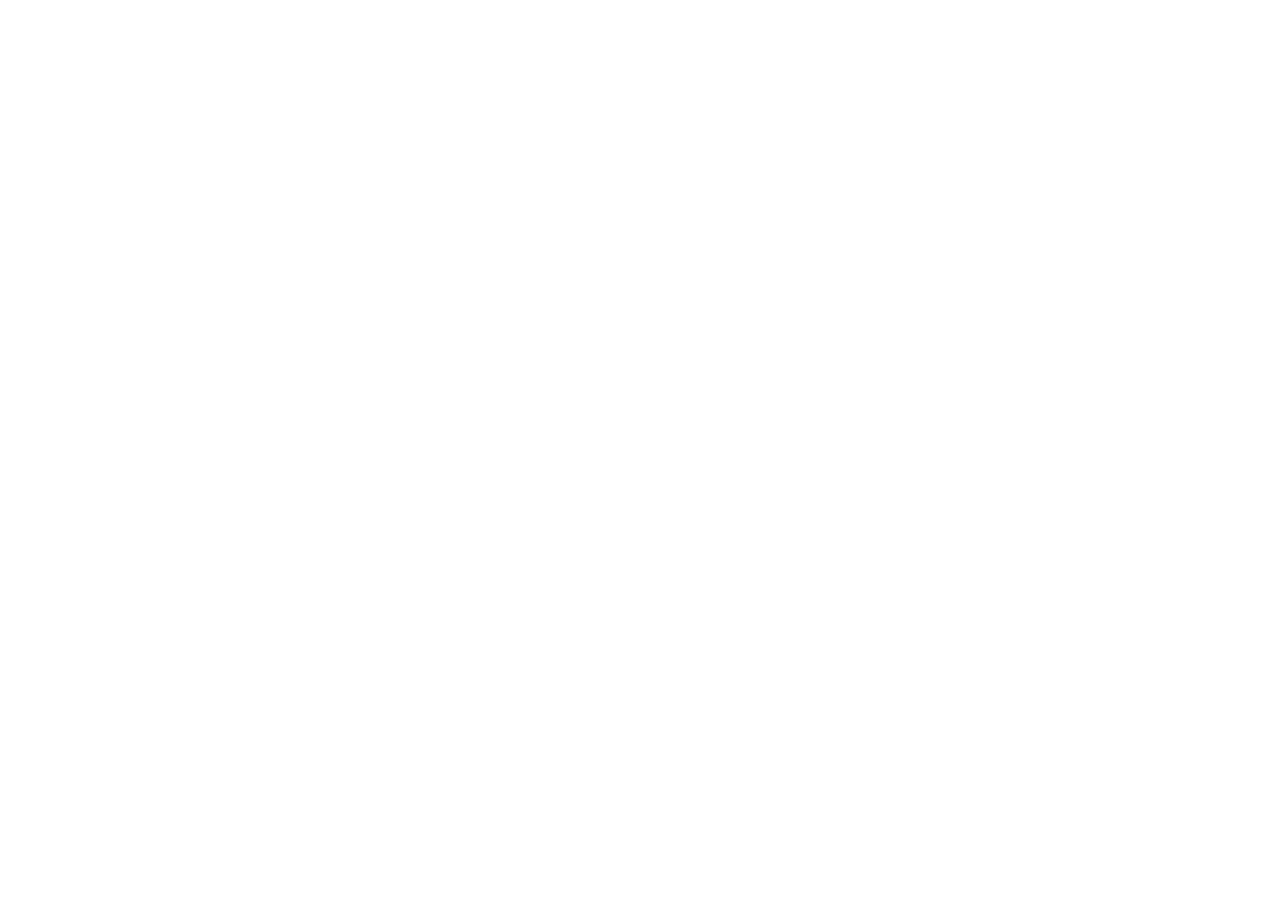
==== kontak_os.html @ f462897d "Create kontak_os.html" ====
<!DOCTYPE html>
<html lang="en">
<head>
    <meta charset="UTF-8">
    <meta http-equiv="X-UA-Compatible" content="IE=edge">
    <meta name="viewport" content="width=device-width, initial-scale=1.0">
    <title>Kontakt os</title>
</head>
<body>
    
</body>
</html>
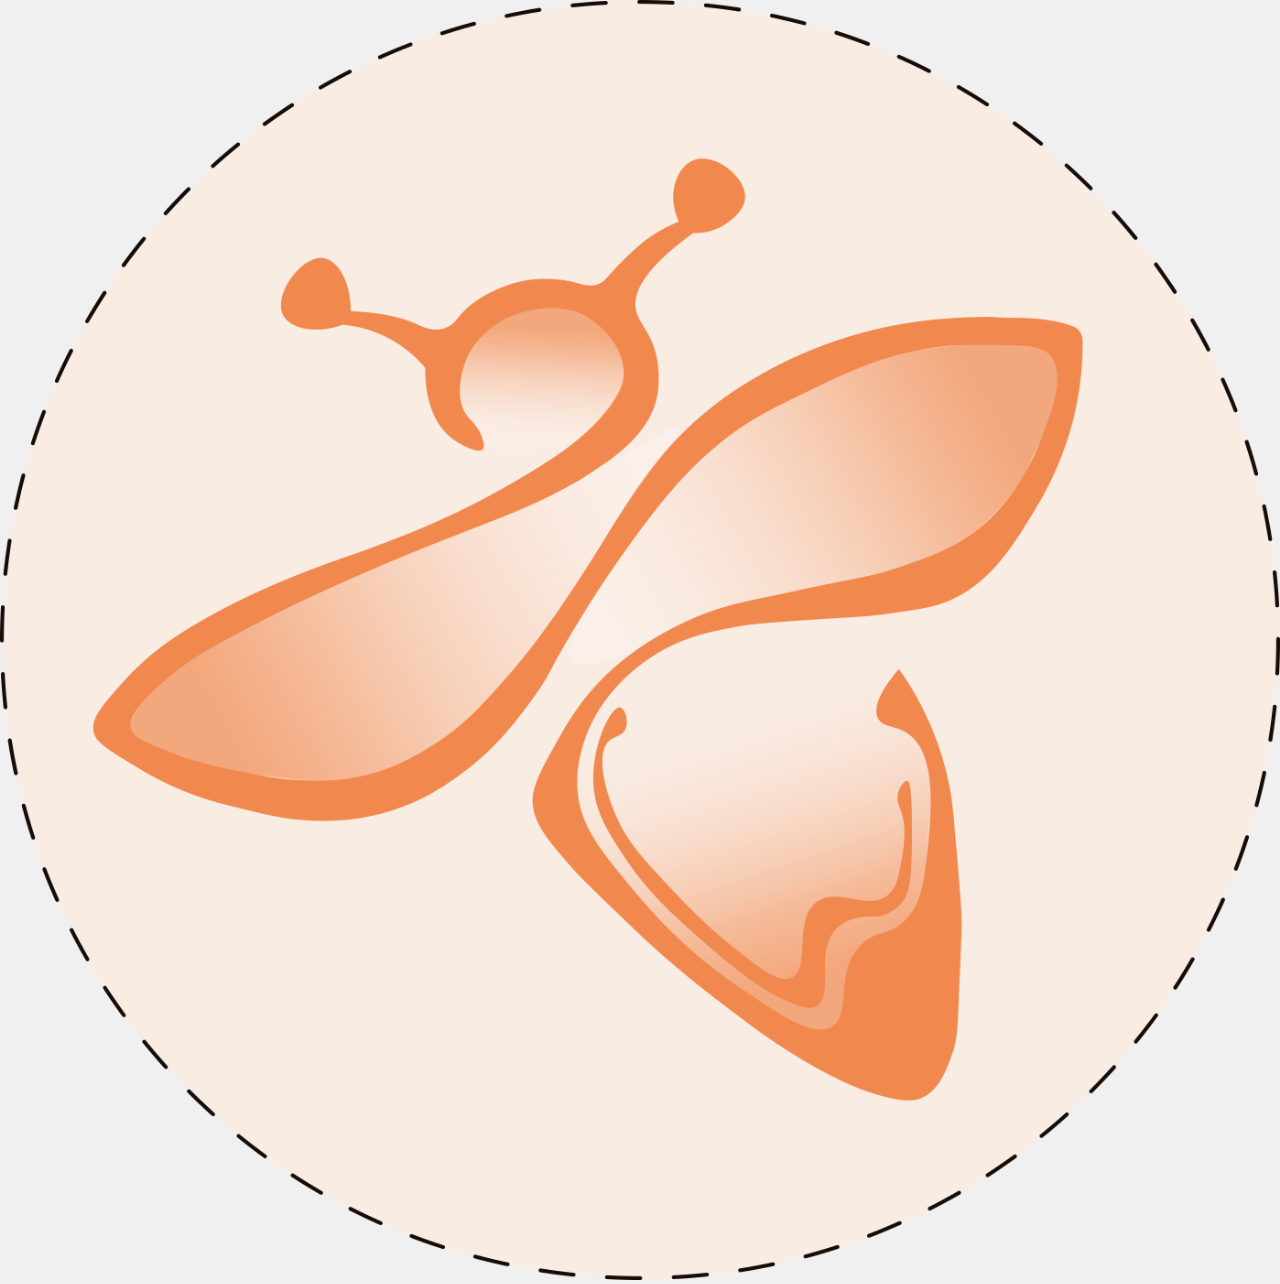
==== commit d3ae077a: "Update kontak_os.html" ====
--- a/kontak_os.html
+++ b/kontak_os.html
@@ -4,9 +4,25 @@
     <meta charset="UTF-8">
     <meta http-equiv="X-UA-Compatible" content="IE=edge">
     <meta name="viewport" content="width=device-width, initial-scale=1.0">
+    <link rel="stylesheet" href="style/style.css">
     <title>Kontakt os</title>
 </head>
 <body>
-    
+    <div class="container">
+        <!-- Her begynder vores navigation -->
+
+        <!-- Her begynder vores mobil navigation -->
+        <header>
+            <nav class="mobile-nav">
+                <a class="logo" href="#"><img src="img/beelogo.png" alt="logo"></a>
+                <!-- Burgernav -->
+                <i></i>
+
+            </nav>  
+
+            <main>
+
+            </main>
+        </header>  
 </body>
 </html>--- a/style/style.css
+++ b/style/style.css
@@ -0,0 +1,20 @@
+body {
+  margin: 0;
+  box-sizing: border-box;
+  font-family: "Segoe UI", Tahoma, Geneva, Verdana, sans-serif;
+  background-color: #f0f0f0;
+}
+body p {
+  font-size: 16px;
+  color: #F28B50;
+  line-height: 1.5;
+}
+body h1, body h2, body h3, body h4, body h5, body h6 {
+  font-weight: 600;
+  color: #F28B50;
+}
+
+img {
+  width: 100%;
+  height: auto;
+}/*# sourceMappingURL=style.css.map */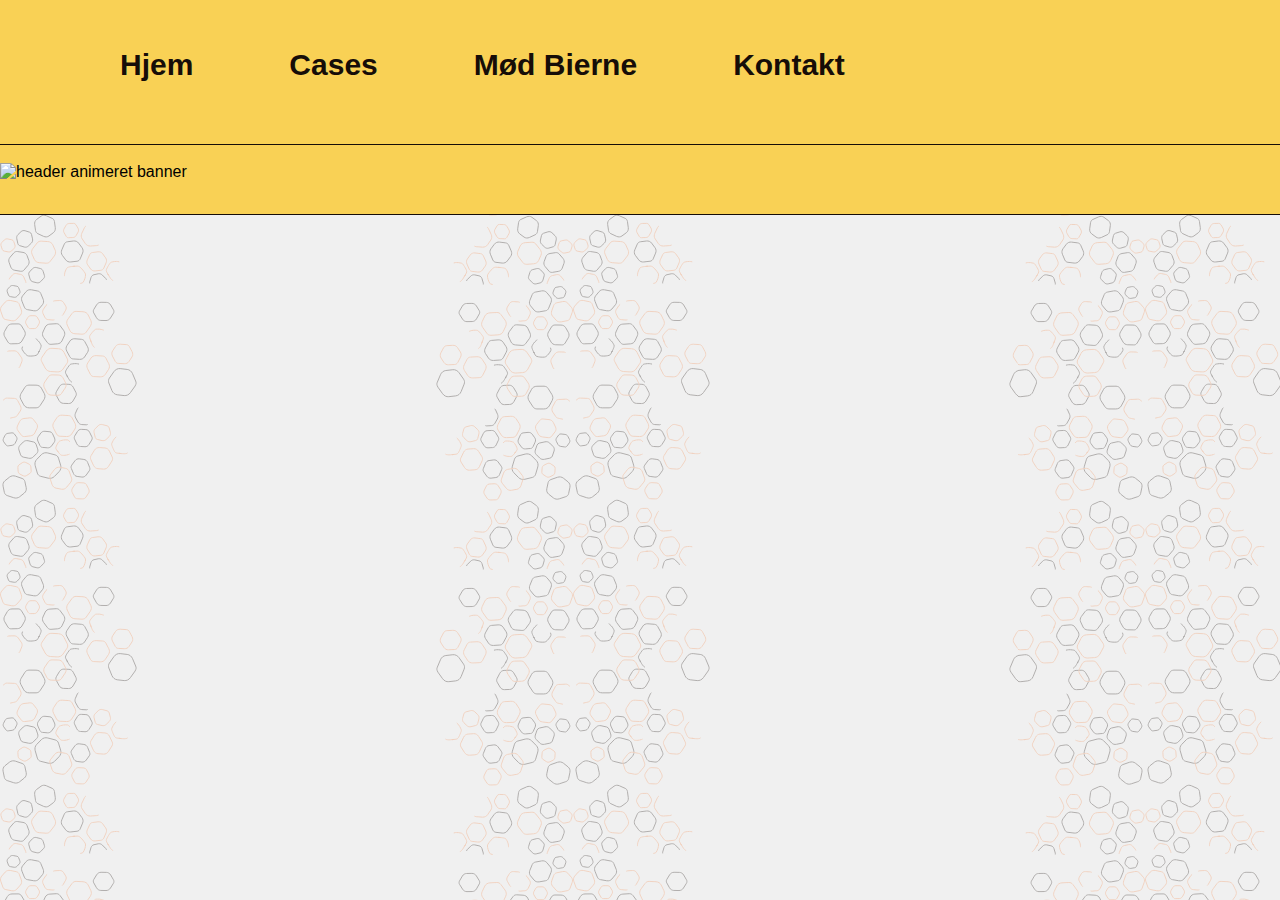
==== commit 210fd6d7: "ændringer/rod" ====
--- a/kontak_os.html
+++ b/kontak_os.html
@@ -8,21 +8,44 @@
     <title>Kontakt os</title>
 </head>
 <body>
-    <div class="container">
-        <!-- Her begynder vores navigation -->
 
-        <!-- Her begynder vores mobil navigation -->
+<div class="container">
+    <!-- Navigation -->
         <header>
+            <!-- Mobil navigation -->
             <nav class="mobile-nav">
-                <a class="logo" href="#"><img src="img/beelogo.png" alt="logo"></a>
+                <a class="logo" href="#"><img src="img/Bee Media logo.svg" alt="logo"></a>
                 <!-- Burgernav -->
-                <i></i>
+                <i class="fa-solid fa-bars"></i>
+            </nav>
+ 
+            <!-- Desktop navigation -->
+ 
+            <nav class="desktop-nav">
+                <ul>
+                    <li><a href="index.html">Hjem</a></li>
+                    <li><a href="#">Cases</a></li>
+                    <li><a href="#">Mød Bierne</a></li>
+                    <li><a href="#">Kontakt</a></li>
+                </ul>
+ 
+            </nav>
+        </header>
 
-            </nav>  
+<header class="header-animeretbanner">
+    <img class="gif-banner-mobil" src="img/kontakt os mobile_1.gif" alt="header animeret banner">
+    <img class="gif-banner-desktop" src="#" alt="header animeret banner">
+</header>
 
-            <main>
+        
+<main>
 
-            </main>
-        </header>  
+                
+
+
+</main>
+         
+
+
 </body>
 </html>--- a/style/style.css
+++ b/style/style.css
@@ -3,18 +3,220 @@
   box-sizing: border-box;
   font-family: "Segoe UI", Tahoma, Geneva, Verdana, sans-serif;
   background-color: #f0f0f0;
-}
-body p {
-  font-size: 16px;
-  color: #F28B50;
-  line-height: 1.5;
+  background-image: url(/img/HoneycombBGopac.svg);
+  background-repeat: repeat;
+  background-size: content;
 }
 body h1, body h2, body h3, body h4, body h5, body h6 {
   font-weight: 600;
   color: #F28B50;
 }
+body p {
+  font-size: 25px;
+  color: #F28B50;
+  line-height: 1.5;
+}
 
 img {
   width: 100%;
   height: auto;
+}
+
+.container {
+  display: grid;
+  grid-template-columns: 1fr 2fr 2fr 1fr;
+  grid-auto-rows: minmax(70px, auto);
+}
+
+header {
+  grid-column: 1/5;
+  display: flex;
+  justify-content: space-between;
+  align-items: center;
+  background-color: #F9D155;
+  border-bottom: 0.2px solid #160D08;
+}
+
+nav {
+  color: #F28B50;
+  height: 5em;
+  padding: 2em;
+  display: flex;
+  justify-content: space-between;
+  align-items: center;
+}
+nav .mobile-nav {
+  display: inline-block;
+}
+nav .mobile-nav .logo {
+  width: 100px;
+  height: auto;
+  position: absolute;
+}
+
+.fa-bars {
+  color: #160D08;
+  font-size: 70px;
+}
+
+.desktop-nav {
+  display: none;
+}
+
+.gif-banner-mobil {
+  position: relative;
+  margin-bottom: 1em;
+  max-width: 100%;
+}
+
+.gif-banner-desktop {
+  display: none;
+}
+
+main {
+  display: flex-start;
+  flex-direction: column;
+}
+
+/*Section A*/
+.section-a {
+  min-height: 100vh;
+  width: 100%;
+}
+
+.container-a {
+  background-color: white;
+  border-color: 4px solid #160D08;
+  height: auto;
+  max-width: 500px;
+  margin: 20px;
+  padding: 0.8em;
+}
+
+.text {
+  position: block;
+  padding: 1em;
+  margin: 2em auto;
+  word-wrap: break-word;
+}
+.text h1 {
+  font-size: 40px;
+}
+.text .btn {
+  position: absolute;
+  background-color: #f0f0f0;
+  padding: 1em 1em;
+  border-radius: 18px;
+  border: 4px solid #C96BA0;
+  color: #160D08;
+  text-decoration: none;
+  text-align: center;
+}
+
+.icon-area-a {
+  position: relative;
+  margin-top: 50px;
+  margin-bottom: 5px;
+  display: flex;
+  flex-direction: column;
+}
+
+.icon-area-b {
+  position: relative;
+  margin-top: 2px;
+  margin-bottom: 20px;
+  display: flex;
+  flex-direction: column;
+}
+
+.graphic-icon, .branding-icon, .some-icon, .webdesign-icon {
+  text-decoration: none;
+  color: #F28B50;
+  text-align: center;
+  font-weight: 600;
+  font-size: 30px;
+  font-family: "Roboto Slab", serif;
+}
+
+.container-a img {
+  height: 250px;
+  width: auto;
+  margin: 0 auto;
+  padding: 0.8em;
+  display: block;
+}
+
+/*Section B*/
+.section-b {
+  min-height: 100vh;
+  width: 100%;
+  display: grid;
+  grid-column: 1/5;
+  display: flex;
+  justify-content: center;
+  align-items: center;
+}
+.section-b .banner-udrag-projekt img {
+  position: relative;
+  max-width: 100%;
+  margin-top: 0;
+  grid-column: 1/5;
+  border-bottom: 1px solid #160D08;
+}
+.section-b .section-b-billede {
+  width: 300px;
+  height: auto;
+  display: flex;
+  flex-direction: column;
+}
+.section-b .read-about-case {
+  background-color: white;
+  border-color: 4px solid #160D08;
+  height: 240px;
+  max-width: 300px;
+  margin-top: 5px;
+  display: flex;
+  flex-direction: column;
+}
+
+/*Section C*/
+/*Footer*/
+.footer {
+  display: flex;
+  flex-direction: column;
+}
+
+/*Footer bund*/
+/*Media Query*/
+@media (min-width: 1024px) {
+  .mobile-nav {
+    display: none;
+  }
+  .logo {
+    width: 70px;
+    height: auto;
+  }
+  .fa-bars {
+    display: none;
+  }
+  .desktop-nav {
+    display: inline-block;
+  }
+  .desktop-nav ul {
+    display: flex;
+    justify-content: space-between;
+    align-items: start;
+    list-style-type: none;
+  }
+  .desktop-nav li a {
+    color: #160D08;
+    padding: 0.8em;
+    margin: 0.8em;
+    font-size: 30px;
+    font-weight: 600;
+    text-decoration: none;
+  }
+  .desktop-nav ul a:hover {
+    color: #C96BA0;
+  }
 }/*# sourceMappingURL=style.css.map */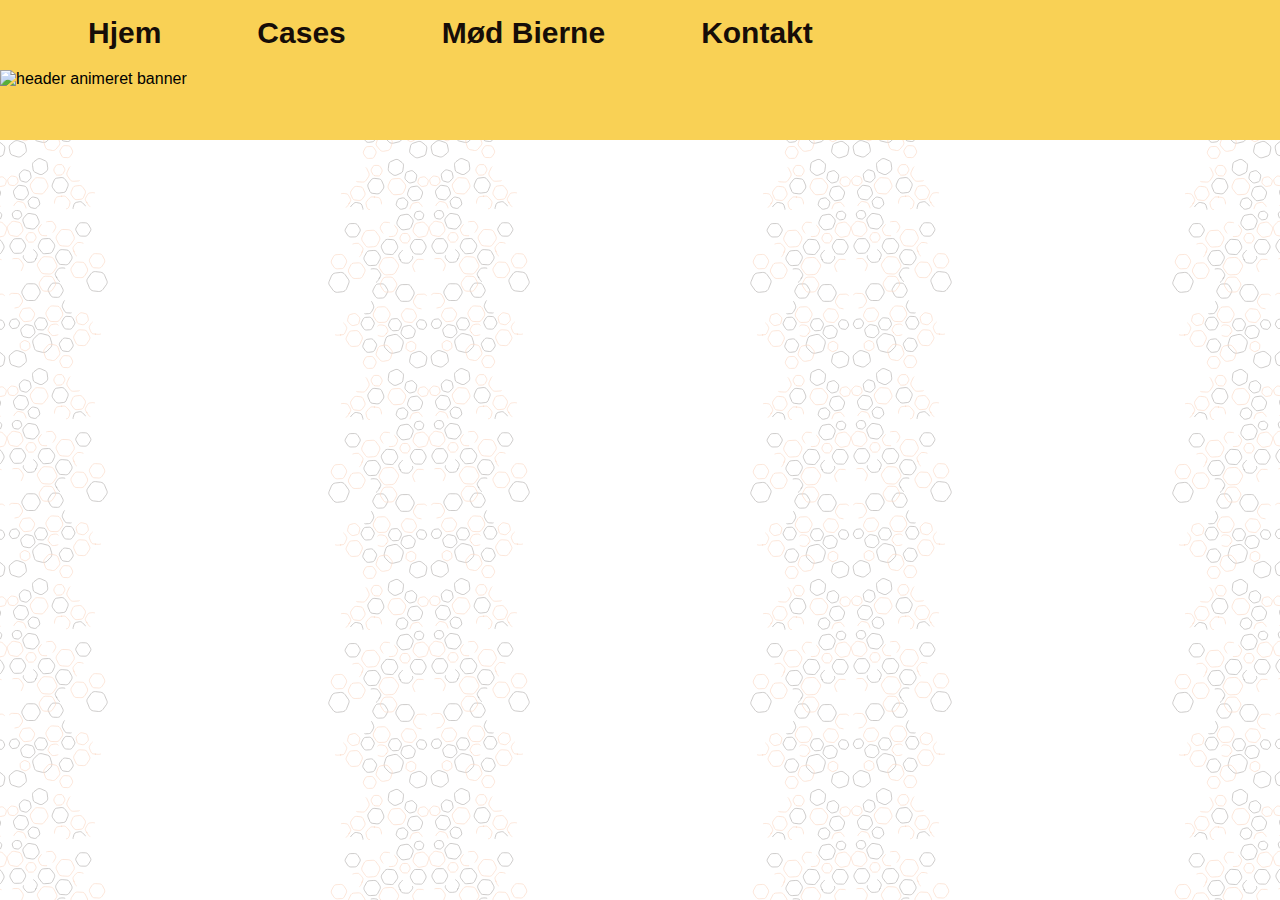
==== commit b1138c42: "ingen ændringer" ====
--- a/kontak_os.html
+++ b/kontak_os.html
@@ -18,6 +18,7 @@
                 <!-- Burgernav -->
                 <i class="fa-solid fa-bars"></i>
             </nav>
+            
  
             <!-- Desktop navigation -->
  
--- a/style/style.css
+++ b/style/style.css
@@ -2,10 +2,10 @@
   margin: 0;
   box-sizing: border-box;
   font-family: "Segoe UI", Tahoma, Geneva, Verdana, sans-serif;
-  background-color: #f0f0f0;
-  background-image: url(/img/HoneycombBGopac.svg);
+  background-image: url(../img/HoneycombBGopac.svg);
   background-repeat: repeat;
-  background-size: content;
+  background-size: contain;
+  background-position: center;
 }
 body h1, body h2, body h3, body h4, body h5, body h6 {
   font-weight: 600;
@@ -24,39 +24,40 @@
 
 .container {
   display: grid;
-  grid-template-columns: 1fr 2fr 2fr 1fr;
+  grid-template-columns: repeat(4, 2fr);
   grid-auto-rows: minmax(70px, auto);
 }
 
 header {
   grid-column: 1/5;
-  display: flex;
-  justify-content: space-between;
-  align-items: center;
   background-color: #F9D155;
-  border-bottom: 0.2px solid #160D08;
-}
-
-nav {
-  color: #F28B50;
-  height: 5em;
-  padding: 2em;
-  display: flex;
-  justify-content: space-between;
-  align-items: center;
-}
-nav .mobile-nav {
+}
+
+.box-1 {
+  border: solid, 5px;
+}
+
+.mobile-nav {
+  height: 10%;
+  padding: 15%;
   display: inline-block;
-}
-nav .mobile-nav .logo {
-  width: 100px;
-  height: auto;
+  border: solid, 1px;
+}
+
+.logo {
+  display: flex;
+  justify-content: center;
   position: absolute;
+  top: 10px;
+  z-index: 1;
+  width: 180px;
+  height: auto;
 }
 
 .fa-bars {
   color: #160D08;
-  font-size: 70px;
+  font-size: 60px;
+  text-align: right;
 }
 
 .desktop-nav {
@@ -74,8 +75,7 @@
 }
 
 main {
-  display: flex-start;
-  flex-direction: column;
+  grid-column: 1/5;
 }
 
 /*Section A*/
@@ -102,7 +102,8 @@
 .text h1 {
   font-size: 40px;
 }
-.text .btn {
+
+.btn {
   position: absolute;
   background-color: #f0f0f0;
   padding: 1em 1em;
@@ -149,7 +150,7 @@
 /*Section B*/
 .section-b {
   min-height: 100vh;
-  width: 100%;
+  width: 80%;
   display: grid;
   grid-column: 1/5;
   display: flex;
@@ -181,9 +182,8 @@
 
 /*Section C*/
 /*Footer*/
-.footer {
-  display: flex;
-  flex-direction: column;
+footer {
+  grid-column: 1/5;
 }
 
 /*Footer bund*/
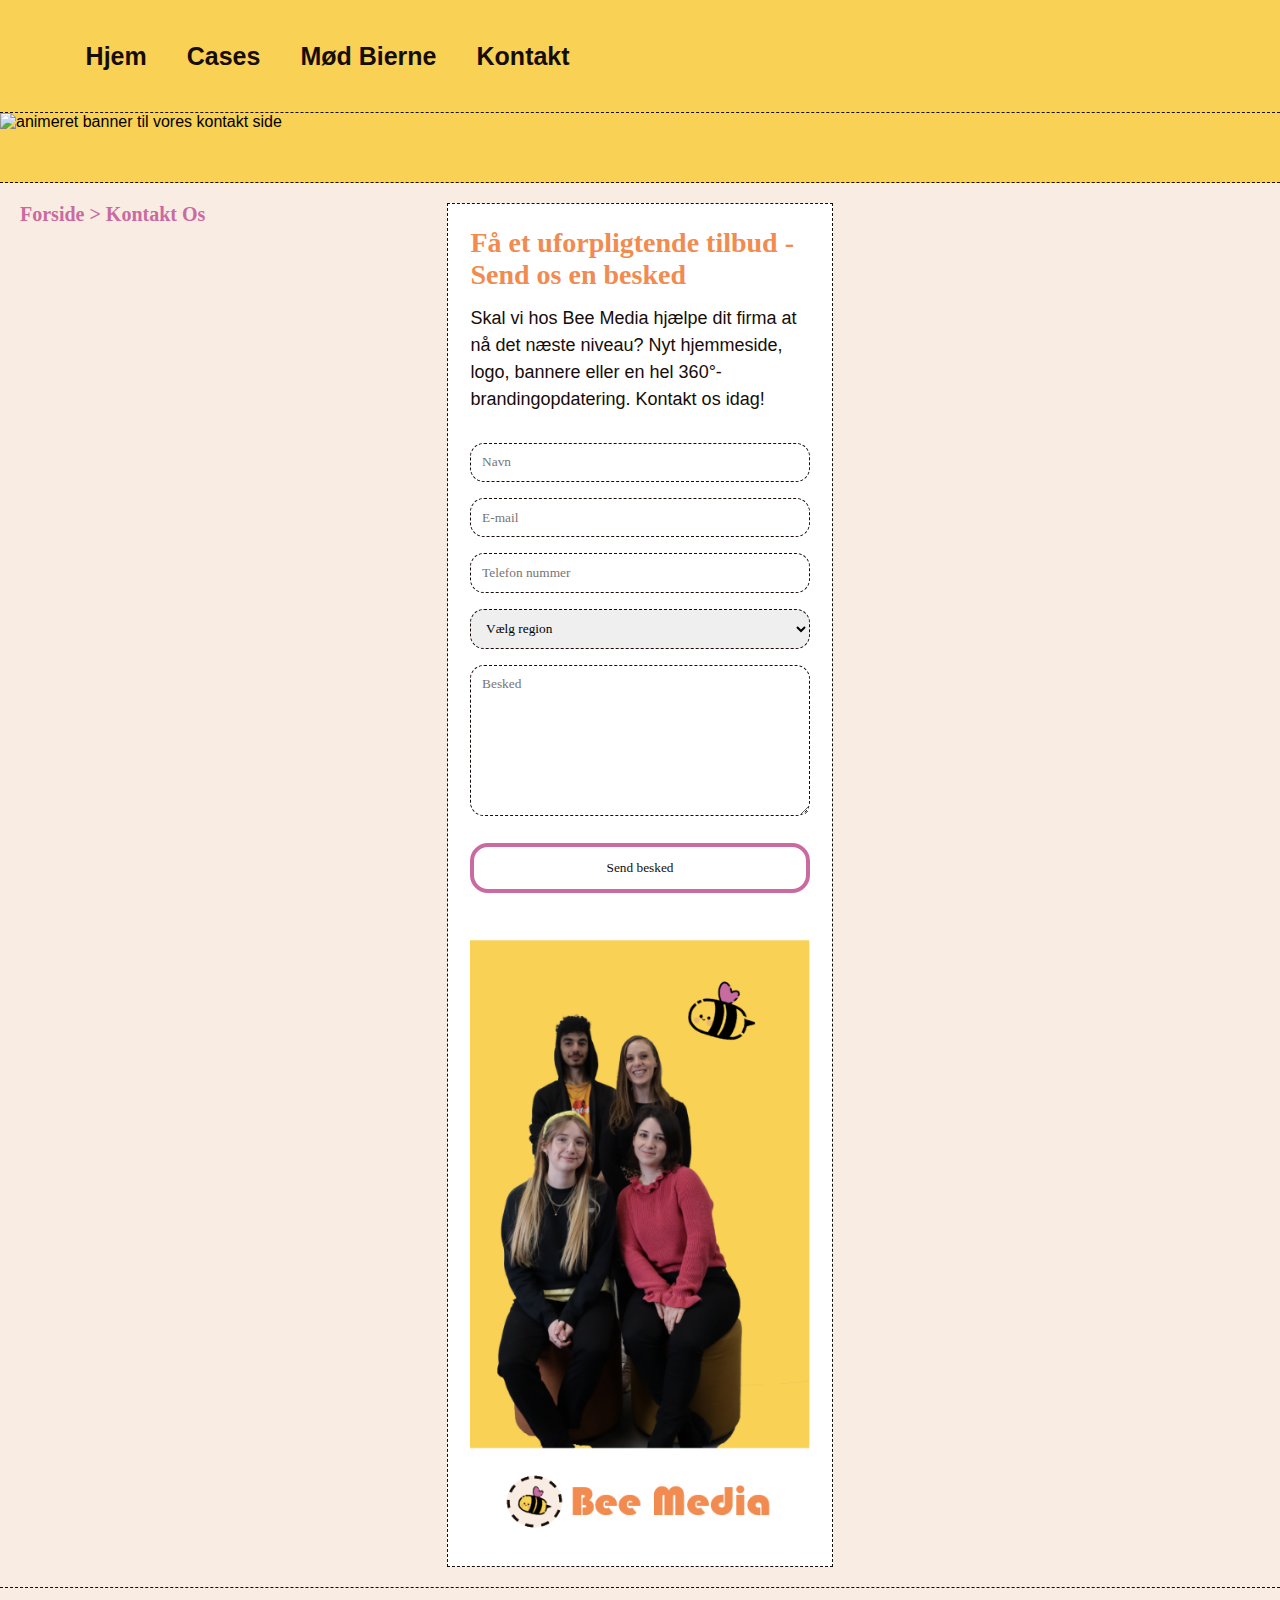
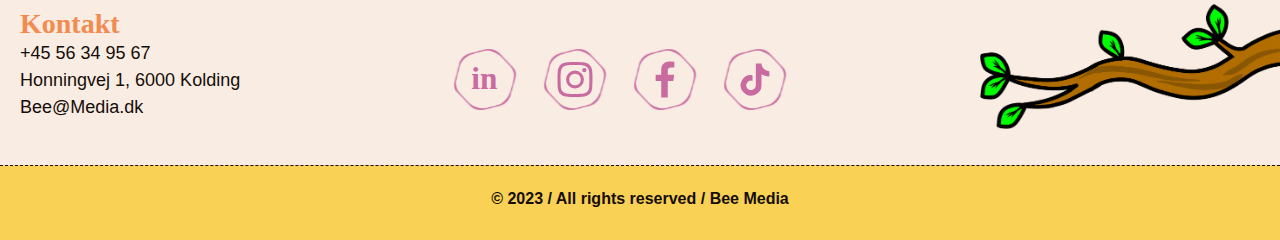
==== commit 714a544f: "Ændringer" ====
--- a/kontak_os.html
+++ b/kontak_os.html
@@ -4,8 +4,11 @@
     <meta charset="UTF-8">
     <meta http-equiv="X-UA-Compatible" content="IE=edge">
     <meta name="viewport" content="width=device-width, initial-scale=1.0">
+    <meta name="description" content="Skal vi hos Bee Media hjælpe dit firma at nå det næste niveau? Nyt hjemmeside, logo, bannere eller en hel 360°-brandingopdatering. Kontakt os idag!">
+    <meta name="keywords" content="nyt hjemmeside, logo, bannere, brandingopdatering">
     <link rel="stylesheet" href="style/style.css">
-    <title>Kontakt os</title>
+    <title>Få et uforpligtende tilbud - Send os en besked</title>
+    <script src="https://kit.fontawesome.com/e880588450.js" crossorigin="anonymous"></script>
 </head>
 <body>
 
@@ -14,7 +17,7 @@
         <header>
             <!-- Mobil navigation -->
             <nav class="mobile-nav">
-                <a class="logo" href="#"><img src="img/Bee Media logo.svg" alt="logo"></a>
+                <a class="logo-mobile" href="#"><img src="img/Bee Media logo.svg" alt="logo af bien"></a>
                 <!-- Burgernav -->
                 <i class="fa-solid fa-bars"></i>
             </nav>
@@ -27,26 +30,94 @@
                     <li><a href="index.html">Hjem</a></li>
                     <li><a href="#">Cases</a></li>
                     <li><a href="#">Mød Bierne</a></li>
-                    <li><a href="#">Kontakt</a></li>
+                    <li><a href="kontak_os.html">Kontakt</a></li>
                 </ul>
  
             </nav>
         </header>
 
-<header class="header-animeretbanner">
-    <img class="gif-banner-mobil" src="img/kontakt os mobile_1.gif" alt="header animeret banner">
-    <img class="gif-banner-desktop" src="#" alt="header animeret banner">
-</header>
+<!-- Her kommer vores animeret banner til kontakt siden -->
+        <!-- Animeretbanner -->
+        <header class="banner-mobile">
+            <img class="" src="img/contact-us-banner-mobil.gif" alt="animeret banner til vores kontakt side ">
+        </header>
+
+        <header class="banner-desktop">
+            <img class="" src="img/contact-us-banner-desktop.gif" alt="animeret banner til vores kontakt side">
+        </header>
 
         
-<main>
+<main class="contact-container">
+    <h2>Forside > Kontakt Os </h2>
+            <section class="contact-us">
+                <form class="contactform">
+                    <h3>Få et uforpligtende tilbud - Send os en besked</h3>
+                    <p>Skal vi hos Bee Media hjælpe dit firma at nå det næste niveau? Nyt hjemmeside, logo, bannere eller en hel 360°-brandingopdatering. Kontakt os idag!</p>
 
-                
+                    <div class="section-form">
+                        <label class="visually-hidden" for="navn">Navn</label>
+                        <input placeholder="Navn"  id="navn" type="text" required>
 
+                        <label class="visually-hidden" for="mail">E-mail</label>
+                        <input placeholder="E-mail" id="mail" type="email">
+                    </div>
+                    <div class="section-form">
+                        <label class="visually-hidden" for="telefon">Telefonnummer</label>
+                        <input placeholder="Telefon nummer" id="telefon" type="tel">
 
+                        <label class="visually-hidden" for="region">Vælg region</label>
+                        <select id="region" name="select">
+                            <option value="0" selected="true" disabled>Vælg region</option>
+                            <option value="1">Region Nordjylland</option>
+                            <option value="2">Region Midtjylland</option>
+                            <option value="3">Region Syddanmark</option>
+                            <option value="4">Region Sjælland</option>
+                            <option value="5">Region Hovedstaden</option> 
+                        </select>
+                    </div>
+                    <div class="section-form">
+                        <label class="visually-hidden" for="besked">Besked</label>
+                        <textarea placeholder="Besked" id="besked" rows="8"></textarea></div>
+                    <div class="section-form">
+                        <input type="submit" name="submit" value="Send besked">
+                    </div>
+
+                </form>
+
+                <div class="group-photo">
+                    <img class="photo" src="img/group-photo-with-logo.png" alt="billede af vores grafiske specialister">
+                </div>
+
+            </section>
 </main>
-         
 
+<!--Footer-->
+<footer class="main-footer">
+    <section class="footer-left">
+        <h3>Kontakt</h3>  
+        <p>+45 56 34 95 67</p> 
+        <p>Honningvej 1, 6000 Kolding</p> 
+        <p>Bee@Media.dk</p> 
+    </section>
+    <section class="footer-right">
+        <div class="social-icon">
+             <a href="#"><img class="linkedin" src="img/linkedin-icon.svg"alt="Linkedin"></a>
+             <a href="#"><img class="instagram" src="img/instagram-icon.svg" alt="Instagram"></a>
+             <a href="#"><img class="facebook" src="img/facebook-icon.svg" alt="Facebook"></a>
+             <a href="#"><img class="tiktok" src="img/tiktok-icon.svg" alt="TikTok"></a>
+        </div>
+    </section>
+     <!-- billede med grene til desktop --> 
+     <div class="footer-desktop-img">
+        <img class="branch-img" src="img/tree-branch.png" alt="visuelt billede af grenen ">
+    </div>
+</footer>
 
+ <!-- footer bund -->
+ <footer class="bottom-footer">
+    <p>© 2023 / All rights reserved / Bee Media </p>
+</footer>
+
+</div>       
 </body>
 </html>--- a/style/style.css
+++ b/style/style.css
@@ -2,19 +2,17 @@
   margin: 0;
   box-sizing: border-box;
   font-family: "Segoe UI", Tahoma, Geneva, Verdana, sans-serif;
-  background-image: url(../img/HoneycombBGopac.svg);
-  background-repeat: repeat;
-  background-size: contain;
-  background-position: center;
+  background-color: #f9ece3;
 }
 body h1, body h2, body h3, body h4, body h5, body h6 {
   font-weight: 600;
   color: #F28B50;
+  font-family: "Roboto Slab", serif;
 }
 body p {
-  font-size: 25px;
-  color: #F28B50;
+  color: #160D08;
   line-height: 1.5;
+  font-family: "Segoe UI", Tahoma, Geneva, Verdana, sans-serif;
 }
 
 img {
@@ -31,24 +29,25 @@
 header {
   grid-column: 1/5;
   background-color: #F9D155;
-}
-
-.box-1 {
-  border: solid, 5px;
+  border-bottom: thin dashed #160D08;
 }
 
 .mobile-nav {
-  height: 10%;
-  padding: 15%;
-  display: inline-block;
-  border: solid, 1px;
-}
-
-.logo {
+  width: auto;
+  padding: 10%;
+  display: flex;
+}
+
+.logo-desktop {
+  display: none;
+}
+
+.logo-mobile {
   display: flex;
   justify-content: center;
   position: absolute;
-  top: 10px;
+  top: 8px;
+  left: 25%;
   z-index: 1;
   width: 180px;
   height: auto;
@@ -56,21 +55,21 @@
 
 .fa-bars {
   color: #160D08;
-  font-size: 60px;
-  text-align: right;
+  font-size: 50px;
+  margin-left: 85%;
 }
 
 .desktop-nav {
   display: none;
 }
 
-.gif-banner-mobil {
+.banner-mobile {
   position: relative;
   margin-bottom: 1em;
   max-width: 100%;
 }
 
-.gif-banner-desktop {
+.banner-desktop {
   display: none;
 }
 
@@ -86,32 +85,33 @@
 
 .container-a {
   background-color: white;
-  border-color: 4px solid #160D08;
-  height: auto;
-  max-width: 500px;
-  margin: 20px;
-  padding: 0.8em;
-}
-
-.text {
-  position: block;
+  border: thin dashed #160D08;
+  height: auto;
+  margin: 20px;
+  padding: 0.8em;
+}
+
+.text-a {
   padding: 1em;
-  margin: 2em auto;
   word-wrap: break-word;
 }
-.text h1 {
-  font-size: 40px;
+.text-a h1 {
+  font-size: 28px;
+}
+.text-a p {
+  font-size: 18px;
 }
 
 .btn {
   position: absolute;
-  background-color: #f0f0f0;
+  background-color: white;
   padding: 1em 1em;
   border-radius: 18px;
   border: 4px solid #C96BA0;
   color: #160D08;
   text-decoration: none;
   text-align: center;
+  font-family: "Roboto Slab", serif;
 }
 
 .icon-area-a {
@@ -137,70 +137,259 @@
   font-weight: 600;
   font-size: 30px;
   font-family: "Roboto Slab", serif;
+  padding: 10px 0 10px 0;
 }
 
 .container-a img {
   height: 250px;
   width: auto;
   margin: 0 auto;
-  padding: 0.8em;
   display: block;
 }
 
 /*Section B*/
 .section-b {
   min-height: 100vh;
-  width: 80%;
+  width: 100%;
   display: grid;
   grid-column: 1/5;
-  display: flex;
-  justify-content: center;
-  align-items: center;
-}
-.section-b .banner-udrag-projekt img {
+}
+.section-b .banner-mobile-b {
   position: relative;
   max-width: 100%;
   margin-top: 0;
   grid-column: 1/5;
-  border-bottom: 1px solid #160D08;
+}
+.section-b .banner-desktop-b {
+  display: none;
 }
 .section-b .section-b-billede {
-  width: 300px;
-  height: auto;
+  background-color: transparent;
+  width: auto;
+  height: auto;
+  margin: 20px;
+  padding: 0.8em;
   display: flex;
   flex-direction: column;
+  border: thin dashed #160D08;
 }
 .section-b .read-about-case {
   background-color: white;
-  border-color: 4px solid #160D08;
-  height: 240px;
-  max-width: 300px;
-  margin-top: 5px;
-  display: flex;
+  border: thin dashed #160D08;
+  height: auto;
+  margin: 20px;
+  padding: 0.8em;
+}
+.section-b .section-b .p {
+  font-size: 18px;
+}
+.section-b .button {
+  display: flex;
+  justify-content: center;
+  align-items: center;
+  margin: 3em;
+}
+
+/*Section C*/
+.section-c {
+  grid-column: 1/5;
+}
+
+.meet-us-banner-mobile {
+  position: relative;
+  max-width: 100%;
+  margin-top: 0;
+  grid-column: 1/5;
+}
+
+.meet-us-banner-desktop {
+  display: none;
+}
+
+.video {
+  max-width: 100%;
+  height: 200px;
+  margin: 20px;
+  border: 1px solid #160D08;
+}
+
+/*Footer*/
+.main-footer {
+  grid-column: 1/5;
+  background-color: #f9ece3;
+  border-top: thin dashed #160D08;
+  max-width: 100%;
+  height: auto;
+}
+
+.footer-left {
+  grid-column: 1/5;
+  margin: 20px;
+}
+.footer-left h3 {
+  font-size: 28px;
+}
+.footer-left p {
+  font-size: 18px;
+}
+
+.footer-right {
+  grid-column: 1/5;
+  margin: 20px;
+}
+.footer-right .social-icon {
+  display: flex;
+  justify-content: space-around;
+  text-align: center;
+}
+.footer-right .social-icon .linkedin, .footer-right .social-icon .instagram, .footer-right .social-icon .facebook, .footer-right .social-icon .tiktok {
+  width: 70px;
+  height: auto;
+}
+
+.footer-desktop-img {
+  display: none;
+}
+
+/*Footer bund*/
+.bottom-footer {
+  grid-column: 1/5;
+  padding: 0.8em;
+  background-color: #F9D155;
+  border-top: thin dashed #160D08;
+}
+.bottom-footer p {
+  font-weight: 600;
+  text-align: center;
+  margin-top: 0.5em;
+}
+
+/* kontaktside*/
+.contact-container {
+  grid-column: 1/5;
+}
+.contact-container h2 {
+  color: #C96BA0;
+  font-size: 20px;
+  margin: 20px;
+}
+
+.contact-us {
+  background-color: white;
+  border: thin dashed #160D08;
+  height: auto;
+  max-width: 500px;
+  margin: 20px;
+  padding: 0.8em;
+}
+
+.contactform {
+  margin: 10px;
+}
+.contactform h3 {
+  margin: 0;
+  margin-bottom: 0.5em;
+  font-size: 28px;
+}
+.contactform p {
+  margin: 0 0 1.5em 0;
+  word-wrap: break-word;
+  font-size: 18px;
+}
+
+.section-form {
+  display: flex;
+  justify-content: center;
+  align-items: center;
   flex-direction: column;
-}
-
-/*Section C*/
-/*Footer*/
-footer {
-  grid-column: 1/5;
-}
-
-/*Footer bund*/
+  padding: 0;
+}
+
+input[type=text], input[type=email], input[type=tel], select, textarea {
+  width: 100%;
+  padding: 0.8em;
+  border: thin dashed #160D08;
+  border-radius: 14px;
+  box-sizing: border-box;
+  margin: 0.2em 1em 1em 1em;
+  font-family: "Roboto Slab", serif;
+}
+
+input[type=submit] {
+  background-color: white;
+  padding: 1em 1em;
+  border-radius: 18px;
+  border: 4px solid #C96BA0;
+  color: #160D08;
+  text-decoration: none;
+  text-align: center;
+  font-family: "Roboto Slab", serif;
+  width: 100%;
+  margin-top: 1em;
+}
+
+.visually-hidden {
+  position: absolute;
+  width: 1px;
+  height: 1px;
+  padding: 0;
+  margin: -1px;
+  overflow: hidden;
+  clip: rect(0, 0, 0, 0);
+  white-space: nowrap;
+  border: 0;
+}
+
+.group-photo {
+  display: flex;
+  justify-content: center;
+  align-items: center;
+  flex-direction: column;
+  padding: 0;
+  margin: 10px;
+}
+.group-photo .photo {
+  margin-top: 25px;
+  width: 100%;
+  height: auto;
+}
+
 /*Media Query*/
 @media (min-width: 1024px) {
   .mobile-nav {
     display: none;
   }
-  .logo {
-    width: 70px;
+  .banner-mobile, .banner-mobile-b {
+    display: none;
+  }
+  .banner-desktop {
+    display: inline;
+    position: relative;
+    max-width: 100%;
+    margin-top: 0;
+    grid-column: 1/5;
+  }
+  .banner-desktop-b {
+    display: inline;
+    position: relative;
+    max-width: 100%;
+    margin-top: 0;
+    grid-column: 1/9;
+  }
+  .logo-desktop {
+    display: flex;
+    justify-content: center;
+    position: absolute;
+    top: 4%;
+    left: 50%;
+    z-index: 1;
+    width: 180px;
     height: auto;
   }
-  .fa-bars {
-    display: none;
-  }
   .desktop-nav {
-    display: inline-block;
+    display: flex;
+    padding: 2%;
+    justify-content: space-between;
   }
   .desktop-nav ul {
     display: flex;
@@ -211,12 +400,95 @@
   .desktop-nav li a {
     color: #160D08;
     padding: 0.8em;
-    margin: 0.8em;
-    font-size: 30px;
+    font-size: 25px;
     font-weight: 600;
     text-decoration: none;
   }
   .desktop-nav ul a:hover {
     color: #C96BA0;
   }
+  input[type=search] {
+    width: 300px;
+    padding: 0.8em;
+    border: dashed #C96BA0;
+    box-sizing: border-box;
+    margin: 0.2em 1em 1em 1em;
+    font-family: "Roboto Slab", serif;
+  }
+  .search {
+    display: flex;
+    justify-content: space-evenly;
+    align-items: center;
+    margin-top: 0.5em;
+  }
+  .fa-magnifying-glass {
+    font-size: 40px;
+    color: #C96BA0;
+  }
+  .container-a {
+    display: grid;
+    grid-template-columns: repeat(8, 1fr);
+    grid-auto-rows: minmax(100px, auto);
+  }
+  .text-a {
+    grid-column: 1/5;
+  }
+  .icon-area-a {
+    grid-column: 5/7;
+    margin-top: 0;
+  }
+  .icon-area-b {
+    grid-column: 7/9;
+  }
+  .container-b {
+    display: grid;
+    grid-template-columns: repeat(8, 1fr);
+    grid-auto-rows: minmax(100px, auto);
+  }
+  .section-b-billede {
+    grid-column: 1/5;
+  }
+  .wrapper-case {
+    grid-column: 5/9;
+  }
+  .btn {
+    align-items: left;
+  }
+  .main-footer {
+    display: flex;
+    justify-content: space-between;
+  }
+  .footer-left h3 {
+    margin: 0;
+  }
+  .footer-left p {
+    margin: 0;
+  }
+  .footer-right {
+    margin: 35px 0 25px 0;
+  }
+  .footer-right .social-icon {
+    display: flex;
+    justify-content: space-between;
+    margin: 10px;
+    text-align: center;
+  }
+  .footer-right .linkedin, .footer-right .instagram, .footer-right .facebook, .footer-right .tiktok {
+    width: 120px;
+    height: auto;
+    margin: 10px;
+  }
+  .footer-desktop-img {
+    margin: 16px 0 8px 0px;
+    display: flex;
+  }
+  .footer-desktop-img .branch-img {
+    width: 300px;
+    height: 125px;
+  }
+  .contact-container {
+    display: grid;
+    grid-template-columns: repeat(3, 1fr);
+    grid-auto-rows: minmax(100px, auto);
+  }
 }/*# sourceMappingURL=style.css.map */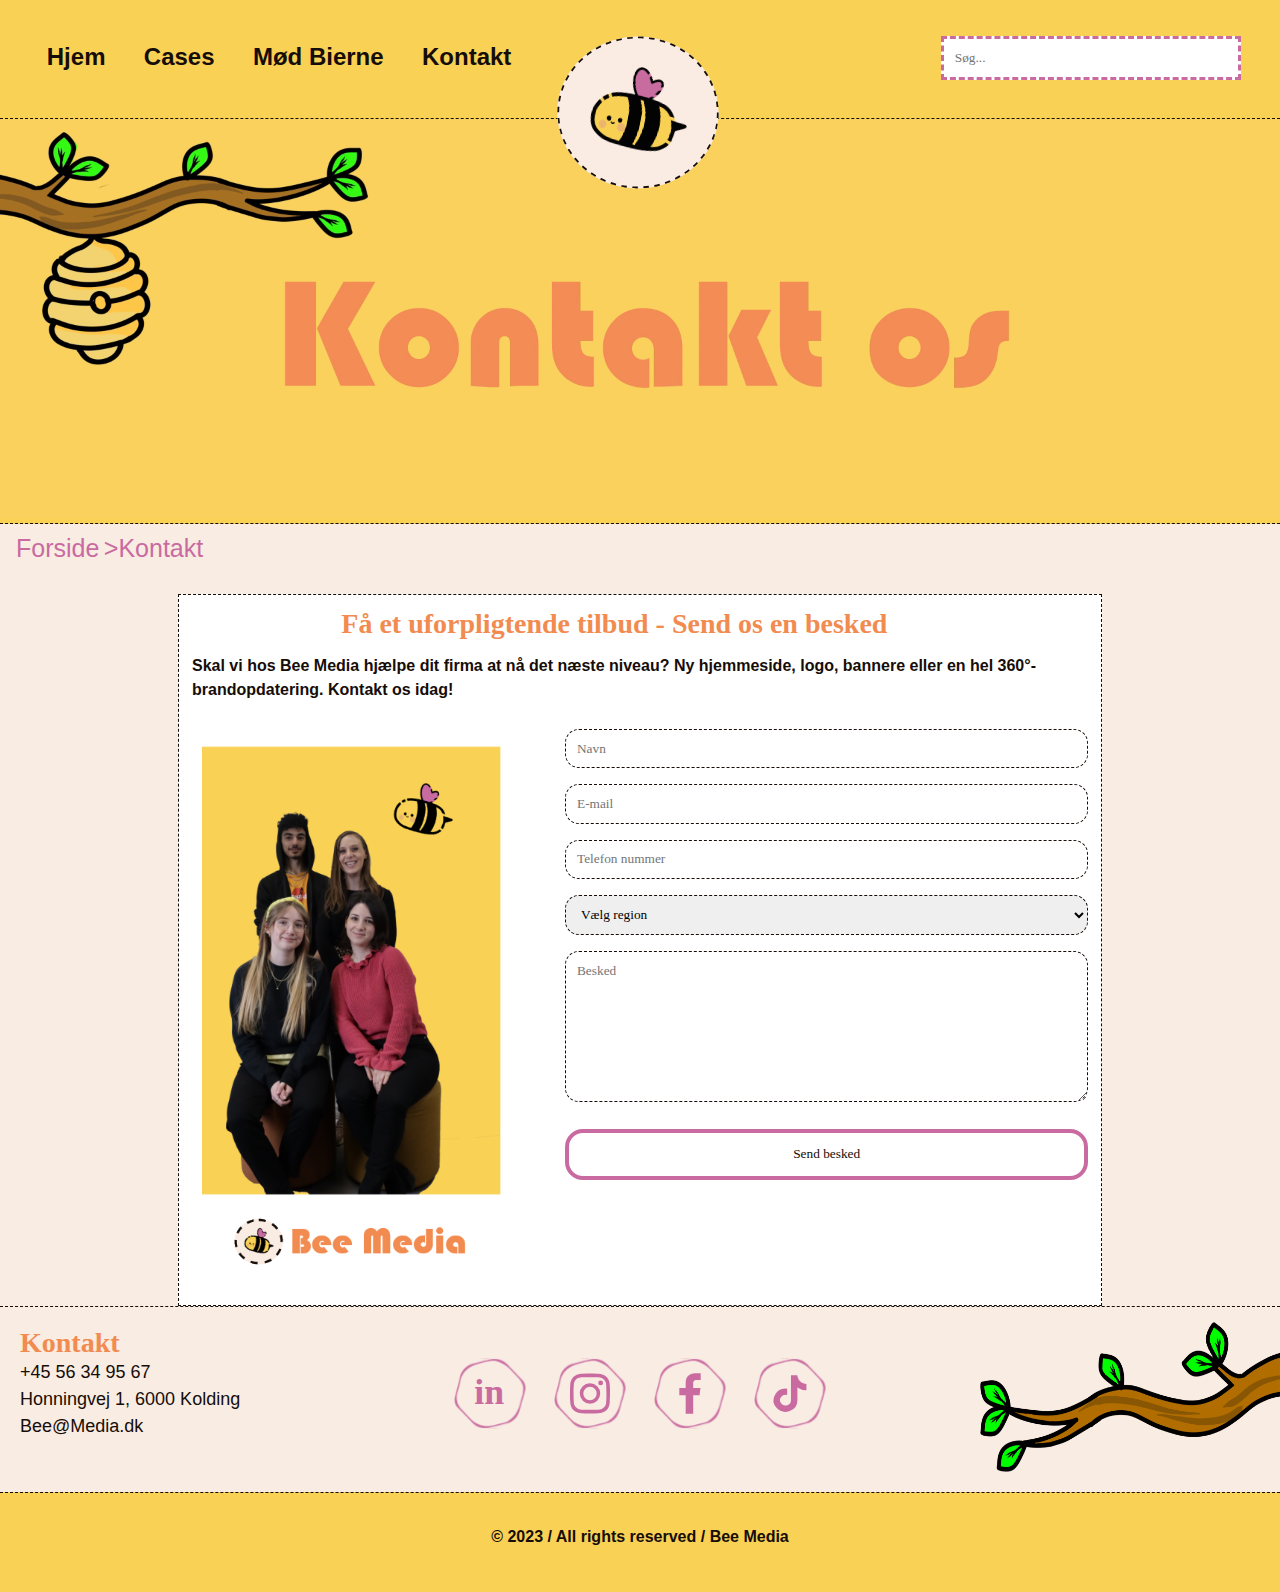
==== commit 40ba560e: "Sidste ændringer" ====
--- a/kontak_os.html
+++ b/kontak_os.html
@@ -4,8 +4,8 @@
     <meta charset="UTF-8">
     <meta http-equiv="X-UA-Compatible" content="IE=edge">
     <meta name="viewport" content="width=device-width, initial-scale=1.0">
-    <meta name="description" content="Skal vi hos Bee Media hjælpe dit firma at nå det næste niveau? Nyt hjemmeside, logo, bannere eller en hel 360°-brandingopdatering. Kontakt os idag!">
-    <meta name="keywords" content="nyt hjemmeside, logo, bannere, brandingopdatering">
+    <meta name="description" content="Skal vi hos Bee Media hjælpe dit firma at nå det næste niveau? Nyt hjemmeside, logo, bannere eller en hel 360°-brandopdatering. Kontakt os idag!">
+    <meta name="keywords" content="nyt hjemmeside, logo, bannere, brandopdatering">
     <link rel="stylesheet" href="style/style.css">
     <title>Få et uforpligtende tilbud - Send os en besked</title>
     <script src="https://kit.fontawesome.com/e880588450.js" crossorigin="anonymous"></script>
@@ -14,45 +14,55 @@
 
 <div class="container">
     <!-- Navigation -->
-        <header>
-            <!-- Mobil navigation -->
-            <nav class="mobile-nav">
-                <a class="logo-mobile" href="#"><img src="img/Bee Media logo.svg" alt="logo af bien"></a>
-                <!-- Burgernav -->
-                <i class="fa-solid fa-bars"></i>
-            </nav>
+    <header>
+        <!-- Mobil navigation -->
+        <nav class="mobile-nav">
+            <a class="logo-mobile" href="index.html"><img src="img/Bee Media logo.svg" alt="logo af bien"></a>
+            <!-- Burgernav -->
+            <i class="fa-solid fa-bars"></i>
+        </nav>
+        
+
+        <!-- Desktop navigation -->
+
+        <nav class="desktop-nav">
+            <ul>
+                <li><a href="index.html">Hjem</a></li>
+                <li><a href="#">Cases</a></li>
+                <li><a href="#">Mød Bierne</a></li>
+                <li><a href="kontak_os.html">Kontakt</a></li>
+            </ul>
+            <a class="logo-desktop" href="index.html"><img src="img/Bee Media logo.svg" alt="logo af bien"></a>
             
- 
-            <!-- Desktop navigation -->
- 
-            <nav class="desktop-nav">
-                <ul>
-                    <li><a href="index.html">Hjem</a></li>
-                    <li><a href="#">Cases</a></li>
-                    <li><a href="#">Mød Bierne</a></li>
-                    <li><a href="kontak_os.html">Kontakt</a></li>
-                </ul>
- 
-            </nav>
-        </header>
+            <div class="search">
+                <i class="fa-solid fa-magnifying-glass"></i>
+                <form id="form" role="search">
+                    <input type="search" id="query" name="q" placeholder="Søg..." aria.label="søgefelt">
+            </div>
+        </nav>
+    </header>
 
 <!-- Her kommer vores animeret banner til kontakt siden -->
         <!-- Animeretbanner -->
         <header class="banner-mobile">
-            <img class="" src="img/contact-us-banner-mobil.gif" alt="animeret banner til vores kontakt side ">
+            <img class="" src="img/contact-us-banner-mobil.gif" alt="animeret banner til vores kontakt side">
         </header>
 
         <header class="banner-desktop">
-            <img class="" src="img/contact-us-banner-desktop.gif" alt="animeret banner til vores kontakt side">
+            <video autoplay loop><source src="img/contact-us-desktop-video.mp4" type="video/mp4" alt="animeret banner til vores kontakt side"></video>
         </header>
 
         
 <main class="contact-container">
-    <h2>Forside > Kontakt Os </h2>
-            <section class="contact-us">
-                <form class="contactform">
-                    <h3>Få et uforpligtende tilbud - Send os en besked</h3>
-                    <p>Skal vi hos Bee Media hjælpe dit firma at nå det næste niveau? Nyt hjemmeside, logo, bannere eller en hel 360°-brandingopdatering. Kontakt os idag!</p>
+    <ul class="breadcrumb">
+        <li><a href="index.html">Forside</a></li>
+        <li>>Kontakt</li>
+    </ul>
+        <section class="contact-us">
+            <h3>Få et uforpligtende tilbud - Send os en besked</h3>
+            <p>Skal vi hos Bee Media hjælpe dit firma at nå det næste niveau? Ny hjemmeside, logo, bannere eller en hel 360°-brandopdatering. Kontakt os idag!</p>
+                <div class="wrapper-form"> 
+                    <form class="contactform">
 
                     <div class="section-form">
                         <label class="visually-hidden" for="navn">Navn</label>
@@ -61,6 +71,7 @@
                         <label class="visually-hidden" for="mail">E-mail</label>
                         <input placeholder="E-mail" id="mail" type="email">
                     </div>
+
                     <div class="section-form">
                         <label class="visually-hidden" for="telefon">Telefonnummer</label>
                         <input placeholder="Telefon nummer" id="telefon" type="tel">
@@ -75,20 +86,23 @@
                             <option value="5">Region Hovedstaden</option> 
                         </select>
                     </div>
-                    <div class="section-form">
-                        <label class="visually-hidden" for="besked">Besked</label>
-                        <textarea placeholder="Besked" id="besked" rows="8"></textarea></div>
-                    <div class="section-form">
-                        <input type="submit" name="submit" value="Send besked">
+
+                        <div class="section-form">
+                            <label class="visually-hidden" for="besked">Besked</label>
+                            <textarea placeholder="Besked" id="besked" rows="8"></textarea>
+                        </div>
+
+                        <div class="section-form">
+                            <input type="submit" name="submit" value="Send besked">
+                        </div>
+                    </form>
+                </div>
+                    <div class="group-photo">
+                        <img class="photo" src="img/group-photo-with-logo.png" alt="billede af vores grafiske specialister">
                     </div>
 
-                </form>
-
-                <div class="group-photo">
-                    <img class="photo" src="img/group-photo-with-logo.png" alt="billede af vores grafiske specialister">
-                </div>
-
-            </section>
+                    </section>
+                
 </main>
 
 <!--Footer-->
@@ -100,12 +114,10 @@
         <p>Bee@Media.dk</p> 
     </section>
     <section class="footer-right">
-        <div class="social-icon">
              <a href="#"><img class="linkedin" src="img/linkedin-icon.svg"alt="Linkedin"></a>
              <a href="#"><img class="instagram" src="img/instagram-icon.svg" alt="Instagram"></a>
              <a href="#"><img class="facebook" src="img/facebook-icon.svg" alt="Facebook"></a>
              <a href="#"><img class="tiktok" src="img/tiktok-icon.svg" alt="TikTok"></a>
-        </div>
     </section>
      <!-- billede med grene til desktop --> 
      <div class="footer-desktop-img">
--- a/style/style.css
+++ b/style/style.css
@@ -47,7 +47,7 @@
   justify-content: center;
   position: absolute;
   top: 8px;
-  left: 25%;
+  left: 27%;
   z-index: 1;
   width: 180px;
   height: auto;
@@ -87,7 +87,7 @@
   background-color: white;
   border: thin dashed #160D08;
   height: auto;
-  margin: 20px;
+  margin: 20px 20px 0 20px;
   padding: 0.8em;
 }
 
@@ -103,7 +103,7 @@
 }
 
 .btn {
-  position: absolute;
+  display: block;
   background-color: white;
   padding: 1em 1em;
   border-radius: 18px;
@@ -135,14 +135,14 @@
   color: #F28B50;
   text-align: center;
   font-weight: 600;
-  font-size: 30px;
+  font-size: 25px;
   font-family: "Roboto Slab", serif;
-  padding: 10px 0 10px 0;
+  padding: 5px 0 10px 0;
 }
 
 .container-a img {
-  height: 250px;
-  width: auto;
+  width: 80%;
+  height: auto;
   margin: 0 auto;
   display: block;
 }
@@ -151,7 +151,6 @@
 .section-b {
   min-height: 100vh;
   width: 100%;
-  display: grid;
   grid-column: 1/5;
 }
 .section-b .banner-mobile-b {
@@ -165,10 +164,9 @@
 }
 .section-b .section-b-billede {
   background-color: transparent;
-  width: auto;
   height: auto;
   margin: 20px;
-  padding: 0.8em;
+  padding: 1.5em;
   display: flex;
   flex-direction: column;
   border: thin dashed #160D08;
@@ -184,10 +182,7 @@
   font-size: 18px;
 }
 .section-b .button {
-  display: flex;
-  justify-content: center;
-  align-items: center;
-  margin: 3em;
+  margin: 20px;
 }
 
 /*Section C*/
@@ -198,7 +193,7 @@
 .meet-us-banner-mobile {
   position: relative;
   max-width: 100%;
-  margin-top: 0;
+  margin-top: 20px;
   grid-column: 1/5;
 }
 
@@ -206,19 +201,24 @@
   display: none;
 }
 
+.videocontainer {
+  max-width: 100%;
+  display: flex;
+  justify-content: center;
+}
+
 .video {
   max-width: 100%;
-  height: 200px;
-  margin: 20px;
   border: 1px solid #160D08;
+  aspect-ratio: 3/2;
 }
 
 /*Footer*/
 .main-footer {
-  grid-column: 1/5;
+  grid-column: 1/13;
   background-color: #f9ece3;
   border-top: thin dashed #160D08;
-  max-width: 100%;
+  width: 100%;
   height: auto;
 }
 
@@ -234,10 +234,8 @@
 }
 
 .footer-right {
-  grid-column: 1/5;
+  grid-column: 5/13;
   margin: 20px;
-}
-.footer-right .social-icon {
   display: flex;
   justify-content: space-around;
   text-align: center;
@@ -253,48 +251,70 @@
 
 /*Footer bund*/
 .bottom-footer {
-  grid-column: 1/5;
-  padding: 0.8em;
+  grid-column: 1/13;
+  display: flex;
+  padding: 0;
   background-color: #F9D155;
   border-top: thin dashed #160D08;
 }
 .bottom-footer p {
   font-weight: 600;
   text-align: center;
-  margin-top: 0.5em;
+  margin: 0 auto;
+  padding-top: 1.5em;
 }
 
 /* kontaktside*/
 .contact-container {
-  grid-column: 1/5;
-}
-.contact-container h2 {
+  display: grid;
+  grid-template-columns: repeat(4, 2fr);
+  grid-auto-rows: minmax(70px, auto);
+}
+
+ul.breadcrumb {
   color: #C96BA0;
-  font-size: 20px;
-  margin: 20px;
+  list-style-type: none;
+  padding: 10px 16px;
+  margin: 0;
+  grid-column: 1/5;
+}
+
+ul.breadcrumb li {
+  display: inline-flex;
+  font-size: 25px;
+  font-weight: 500;
+  color: #C96BA0;
+}
+
+ul.breadcrumb li a {
+  text-decoration: none;
+  color: #C96BA0;
 }
 
 .contact-us {
   background-color: white;
   border: thin dashed #160D08;
   height: auto;
-  max-width: 500px;
   margin: 20px;
   padding: 0.8em;
+  grid-column: 1/5;
 }
 
 .contactform {
   margin: 10px;
 }
-.contactform h3 {
+
+.contact-us h3 {
   margin: 0;
   margin-bottom: 0.5em;
   font-size: 28px;
 }
-.contactform p {
+
+.contact-us p {
   margin: 0 0 1.5em 0;
   word-wrap: break-word;
-  font-size: 18px;
+  font-size: 16px;
+  font-weight: bold;
 }
 
 .section-form {
@@ -316,6 +336,7 @@
 }
 
 input[type=submit] {
+  display: block;
   background-color: white;
   padding: 1em 1em;
   border-radius: 18px;
@@ -341,10 +362,6 @@
 }
 
 .group-photo {
-  display: flex;
-  justify-content: center;
-  align-items: center;
-  flex-direction: column;
   padding: 0;
   margin: 10px;
 }
@@ -356,37 +373,40 @@
 
 /*Media Query*/
 @media (min-width: 1024px) {
+  .container {
+    display: grid;
+    grid-template-columns: repeat(12, 1fr);
+    grid-auto-rows: minmax(100px, auto);
+  }
   .mobile-nav {
     display: none;
   }
-  .banner-mobile, .banner-mobile-b {
+  .banner-mobile {
     display: none;
   }
   .banner-desktop {
+    grid-column: 1/13;
     display: inline;
     position: relative;
-    max-width: 100%;
     margin-top: 0;
-    grid-column: 1/5;
-  }
-  .banner-desktop-b {
-    display: inline;
-    position: relative;
-    max-width: 100%;
-    margin-top: 0;
-    grid-column: 1/9;
+    width: 100%;
+    height: auto;
+  }
+  .banner-desktop video {
+    width: 100%;
   }
   .logo-desktop {
     display: flex;
     justify-content: center;
     position: absolute;
-    top: 4%;
-    left: 50%;
+    top: -1%;
+    left: 42%;
     z-index: 1;
-    width: 180px;
+    width: 200px;
     height: auto;
   }
   .desktop-nav {
+    grid-column: 1/13;
     display: flex;
     padding: 2%;
     justify-content: space-between;
@@ -396,11 +416,12 @@
     justify-content: space-between;
     align-items: start;
     list-style-type: none;
+    padding: 2px;
   }
   .desktop-nav li a {
     color: #160D08;
     padding: 0.8em;
-    font-size: 25px;
+    font-size: 24px;
     font-weight: 600;
     text-decoration: none;
   }
@@ -425,38 +446,71 @@
     font-size: 40px;
     color: #C96BA0;
   }
+  header {
+    grid-column: 1/13;
+  }
+  main {
+    grid-column: 1/13;
+  }
   .container-a {
+    width: 70%;
+    margin: 3% 14% 0 14%;
     display: grid;
-    grid-template-columns: repeat(8, 1fr);
-    grid-auto-rows: minmax(100px, auto);
-  }
-  .text-a {
-    grid-column: 1/5;
-  }
-  .icon-area-a {
-    grid-column: 5/7;
+    grid-template-columns: repeat(12, 1fr);
+  }
+  .container-a .text-a {
+    grid-column: 1/7;
+  }
+  .container-a .icon-area-a {
+    grid-column: 7/10;
     margin-top: 0;
   }
-  .icon-area-b {
-    grid-column: 7/9;
+  .container-a .icon-area-b {
+    grid-column: 10/13;
+  }
+  .container-a .btn {
+    position: relative;
+  }
+  .section-b .banner-mobile-b {
+    display: none;
+  }
+  .section-b .banner-desktop-b {
+    grid-column: 1/13;
+    display: inline;
+    position: relative;
   }
   .container-b {
+    width: 70%;
+    margin: 0 auto;
     display: grid;
-    grid-template-columns: repeat(8, 1fr);
-    grid-auto-rows: minmax(100px, auto);
-  }
-  .section-b-billede {
-    grid-column: 1/5;
-  }
-  .wrapper-case {
-    grid-column: 5/9;
-  }
-  .btn {
+    grid-template-columns: repeat(12, 1fr);
+  }
+  .container-b .section-b-billede {
+    grid-column: 1/8;
+  }
+  .container-b .wrapper-case {
+    grid-column: 8/13;
+  }
+  .container-b .btn {
     align-items: left;
+    margin: 1em 1em 1em 0.5em;
+  }
+  .meet-us-banner-mobile {
+    display: none;
+  }
+  .meet-us-banner-desktop {
+    grid-column: 1/13;
+    display: inline;
+    position: relative;
+    max-width: 100%;
+    margin-top: 20px;
   }
   .main-footer {
     display: flex;
     justify-content: space-between;
+  }
+  .footer-left {
+    padding: 0;
   }
   .footer-left h3 {
     margin: 0;
@@ -465,30 +519,66 @@
     margin: 0;
   }
   .footer-right {
-    margin: 35px 0 25px 0;
-  }
-  .footer-right .social-icon {
+    margin: 35px 0 5px 40px;
     display: flex;
     justify-content: space-between;
-    margin: 10px;
     text-align: center;
   }
   .footer-right .linkedin, .footer-right .instagram, .footer-right .facebook, .footer-right .tiktok {
-    width: 120px;
+    width: 80px;
     height: auto;
     margin: 10px;
   }
   .footer-desktop-img {
-    margin: 16px 0 8px 0px;
+    margin: 15px 0 20px 0px;
     display: flex;
   }
   .footer-desktop-img .branch-img {
     width: 300px;
-    height: 125px;
+    height: 150px;
+  }
+  .bottom-footer {
+    display: flex;
+    justify-content: center;
+    padding: 0;
+  }
+  .bottom-footer p {
+    font-weight: 600;
+    margin-top: 0.5em;
   }
   .contact-container {
     display: grid;
-    grid-template-columns: repeat(3, 1fr);
-    grid-auto-rows: minmax(100px, auto);
+    grid-template-columns: repeat(12, 1fr);
+    grid-auto-rows: repeat(12, 1fr);
+  }
+  .breadcrumb {
+    grid-column: 1/5;
+  }
+  .contact-us {
+    width: 70%;
+    margin: 0 auto;
+    display: grid;
+    grid-template-columns: repeat(12, 1fr);
+    grid-column: 1/13;
+  }
+  h3 {
+    grid-row: 1/2;
+    grid-column: 3/13;
+  }
+  .contact-us p {
+    grid-row: 2/3;
+    grid-column: 1/13;
+  }
+  .wrapper-form {
+    grid-column: 6/13;
+    grid-row: 3/4;
+  }
+  .group-photo {
+    grid-column: 1/5;
+    grid-row: 3/4;
+    width: 100%;
+  }
+  .group-photo .photo {
+    margin: 0;
   }
 }/*# sourceMappingURL=style.css.map */